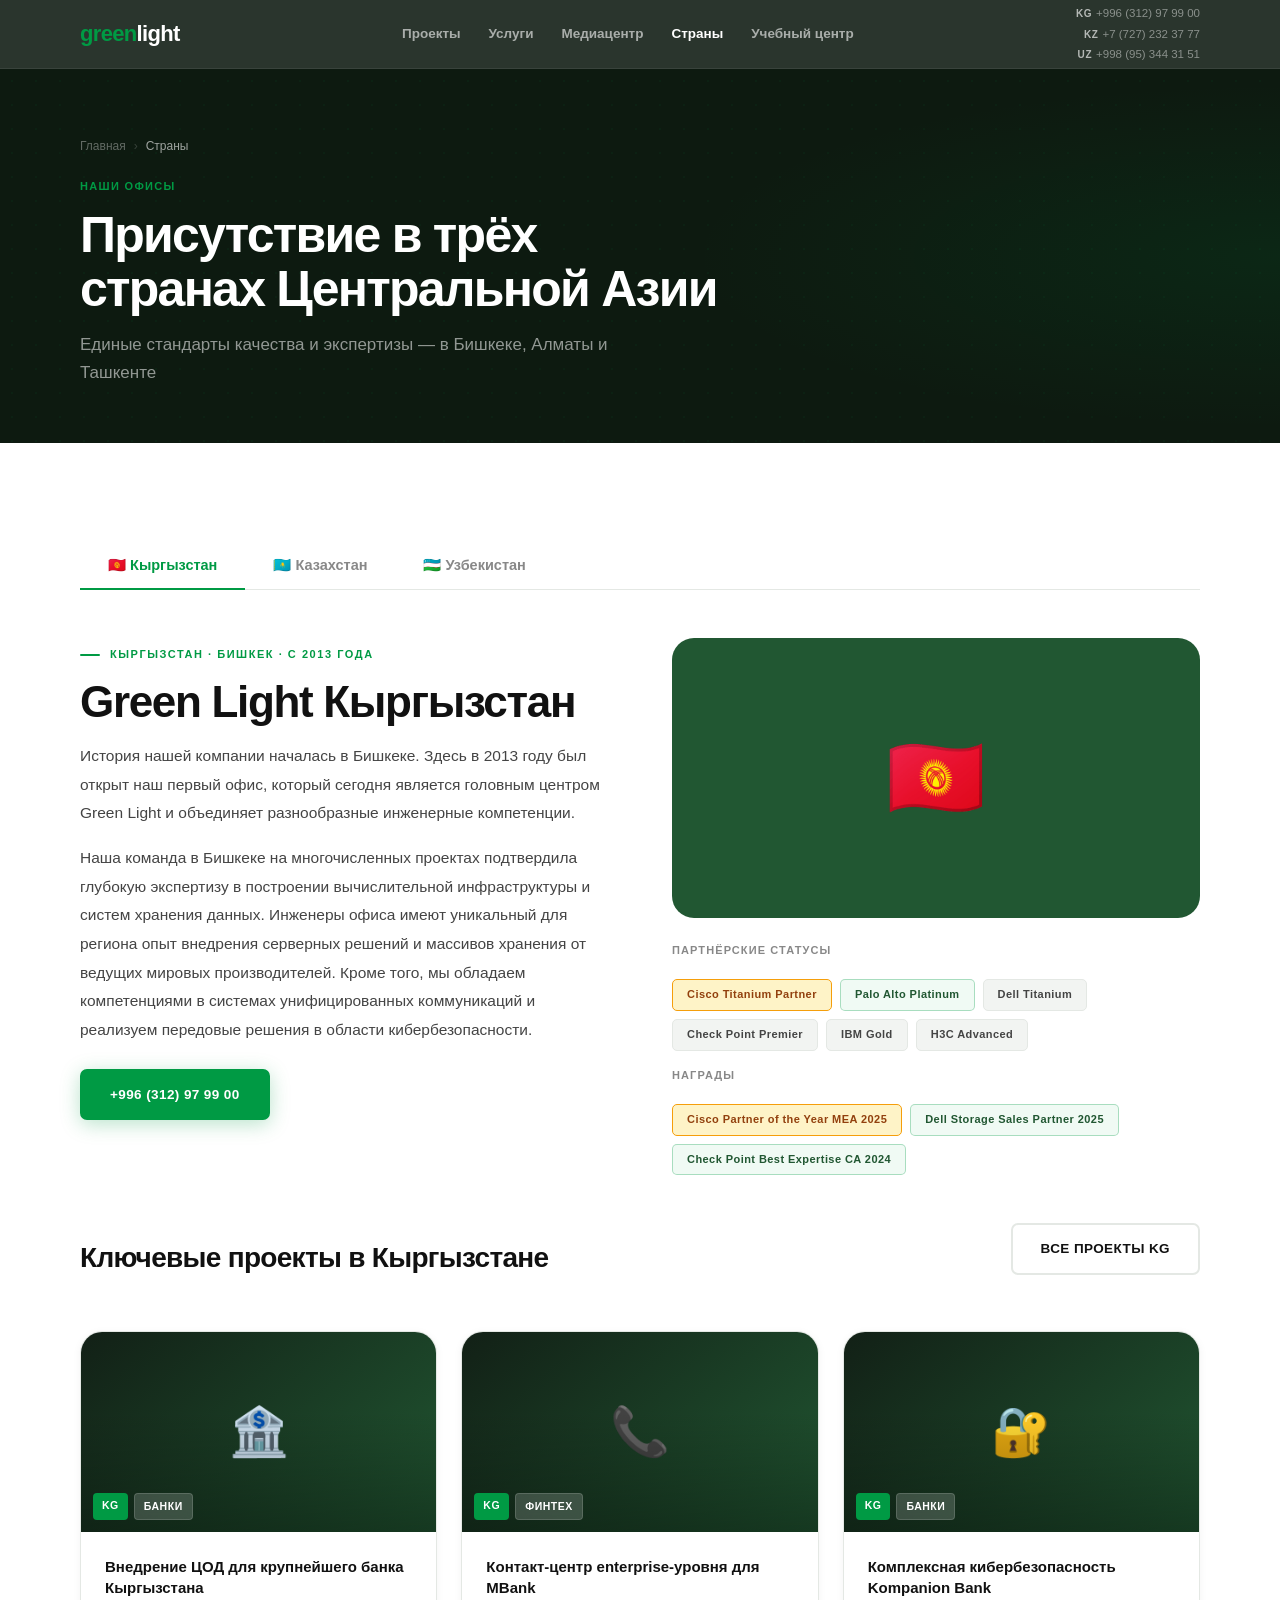
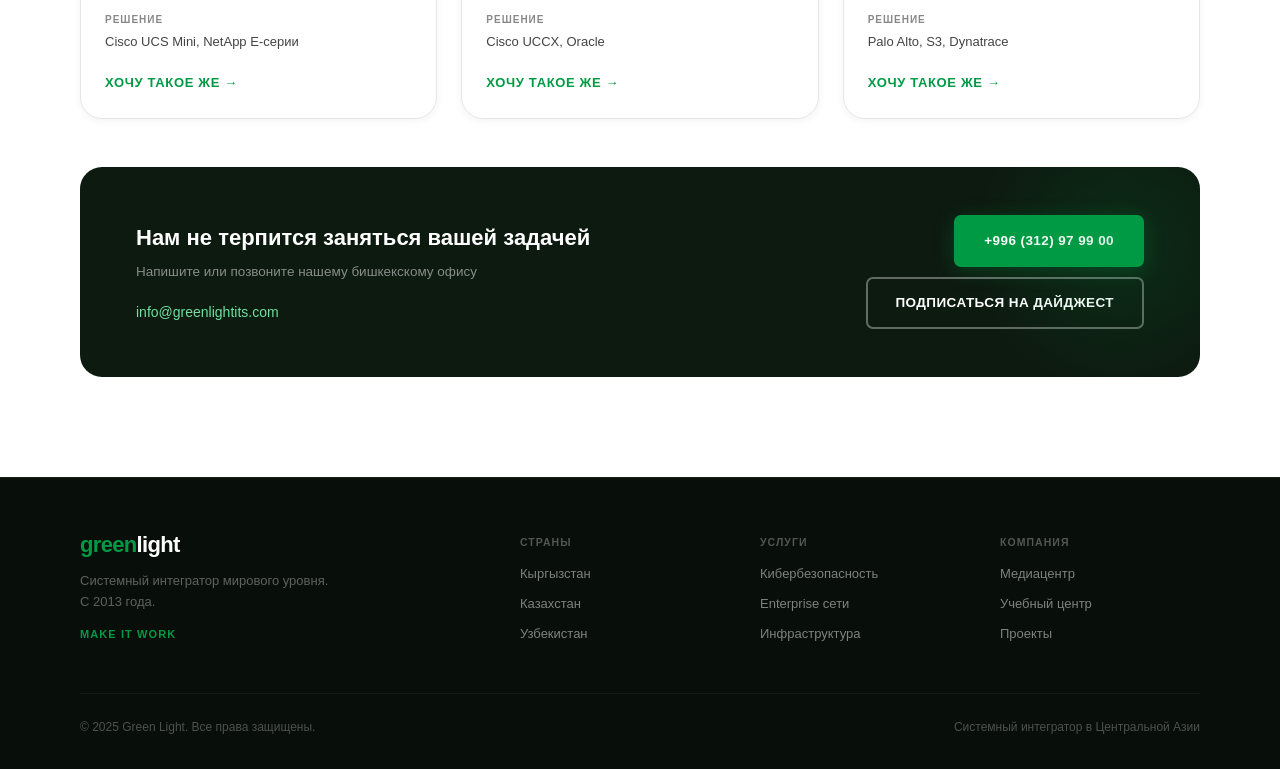
==== countries.html @ 48ae7e81 "Initial commit: Green Light reference site HTML/CSS reference site for designer handoff — 6 pages wi" ====
<!DOCTYPE html>
<html lang="ru">
<head>
  <meta charset="UTF-8">
  <meta name="viewport" content="width=device-width, initial-scale=1.0">
  <title>Страны — Green Light</title>
  <link rel="stylesheet" href="style.css">
</head>
<body>

<!-- HEADER -->
<header class="header">
  <div class="container">
    <div class="header-inner">
      <a href="index.html" class="logo">
        <span class="logo-green">green</span><span class="logo-white">light</span>
      </a>
      <nav class="nav">
        <a href="projects.html">Проекты</a>
        <a href="services.html">Услуги</a>
        <a href="media.html">Медиацентр</a>
        <a href="countries.html" class="active">Страны</a>
        <a href="training.html">Учебный центр</a>
      </nav>
      <div class="header-phones">
        <a href="tel:+996312979900" class="header-phone"><strong>KG</strong>+996 (312) 97 99 00</a>
        <a href="tel:+77272323777"  class="header-phone"><strong>KZ</strong>+7 (727) 232 37 77</a>
        <a href="tel:+998953443151" class="header-phone"><strong>UZ</strong>+998 (95) 344 31 51</a>
      </div>
    </div>
  </div>
</header>

<!-- PAGE HERO -->
<section class="page-hero">
  <div class="container">
    <div class="breadcrumbs">
      <a href="index.html">Главная</a>
      <span class="sep">›</span>
      <span class="current">Страны</span>
    </div>
    <div class="page-hero-eyebrow">Наши офисы</div>
    <h1 class="page-hero-title">Присутствие в трёх<br>странах Центральной Азии</h1>
    <p class="page-hero-sub">Единые стандарты качества и экспертизы — в Бишкеке, Алматы и Ташкенте</p>
  </div>
</section>

<!-- COUNTRY TABS -->
<section class="sec sec--white">
  <div class="container">

    <div class="tabs">
      <button class="tab-btn active" onclick="showTab('kg', this)">🇰🇬 Кыргызстан</button>
      <button class="tab-btn" onclick="showTab('kz', this)">🇰🇿 Казахстан</button>
      <button class="tab-btn" onclick="showTab('uz', this)">🇺🇿 Узбекистан</button>
    </div>

    <!-- KG -->
    <div id="tab-kg" class="tab-pane active">
      <div class="country-2col">
        <div>
          <div class="eyebrow">Кыргызстан · Бишкек · с 2013 года</div>
          <h2 class="h2">Green Light Кыргызстан</h2>
          <p class="country-text">
            История нашей компании началась в Бишкеке. Здесь в 2013 году был открыт наш первый
            офис, который сегодня является головным центром Green Light и объединяет
            разнообразные инженерные компетенции.
          </p>
          <p class="country-text mt-16">
            Наша команда в Бишкеке на многочисленных проектах подтвердила глубокую экспертизу
            в построении вычислительной инфраструктуры и систем хранения данных. Инженеры
            офиса имеют уникальный для региона опыт внедрения серверных решений и массивов
            хранения от ведущих мировых производителей. Кроме того, мы обладаем
            компетенциями в системах унифицированных коммуникаций и реализуем передовые
            решения в области кибербезопасности.
          </p>
          <div class="mt-24">
            <a href="tel:+996312979900" class="btn btn-green">+996 (312) 97 99 00</a>
          </div>
        </div>

        <div>
          <div style="background:var(--green-dark);border-radius:var(--r-xl);height:280px;display:flex;align-items:center;justify-content:center;font-size:80px;margin-bottom:24px;">🇰🇬</div>
          <div>
            <div style="font-size:11px;font-weight:700;letter-spacing:.1em;text-transform:uppercase;color:var(--text-muted);margin-bottom:12px;">Партнёрские статусы</div>
            <div class="pills">
              <span class="pill pill-gold">Cisco Titanium Partner</span>
              <span class="pill pill-green">Palo Alto Platinum</span>
              <span class="pill pill-gray">Dell Titanium</span>
              <span class="pill pill-gray">Check Point Premier</span>
              <span class="pill pill-gray">IBM Gold</span>
              <span class="pill pill-gray">H3C Advanced</span>
            </div>
            <div style="margin-top:16px;font-size:11px;font-weight:700;letter-spacing:.1em;text-transform:uppercase;color:var(--text-muted);margin-bottom:12px;">Награды</div>
            <div class="pills">
              <span class="pill pill-gold">Cisco Partner of the Year MEA 2025</span>
              <span class="pill pill-green">Dell Storage Sales Partner 2025</span>
              <span class="pill pill-green">Check Point Best Expertise CA 2024</span>
            </div>
          </div>
        </div>
      </div>

      <div class="mt-48">
        <div class="sec-header">
          <h3 class="h3">Ключевые проекты в Кыргызстане</h3>
          <a href="projects.html" class="btn btn-outline">Все проекты KG</a>
        </div>
        <div class="cards-grid">
          <div class="card">
            <div class="card-img">🏦
              <div class="card-tags"><span class="tag tag-green">KG</span><span class="tag tag-glass">Банки</span></div>
            </div>
            <div class="card-body">
              <h3 class="card-title">Внедрение ЦОД для крупнейшего банка Кыргызстана</h3>
              <div class="card-lbl">Решение</div>
              <div class="card-val">Cisco UCS Mini, NetApp E-серии</div>
              <div class="mt-16"><a href="services.html" class="link-arrow">Хочу такое же →</a></div>
            </div>
          </div>
          <div class="card">
            <div class="card-img">📞
              <div class="card-tags"><span class="tag tag-green">KG</span><span class="tag tag-glass">Финтех</span></div>
            </div>
            <div class="card-body">
              <h3 class="card-title">Контакт-центр enterprise-уровня для MBank</h3>
              <div class="card-lbl">Решение</div>
              <div class="card-val">Cisco UCCX, Oracle</div>
              <div class="mt-16"><a href="services.html" class="link-arrow">Хочу такое же →</a></div>
            </div>
          </div>
          <div class="card">
            <div class="card-img">🔐
              <div class="card-tags"><span class="tag tag-green">KG</span><span class="tag tag-glass">Банки</span></div>
            </div>
            <div class="card-body">
              <h3 class="card-title">Комплексная кибербезопасность Kompanion Bank</h3>
              <div class="card-lbl">Решение</div>
              <div class="card-val">Palo Alto, S3, Dynatrace</div>
              <div class="mt-16"><a href="services.html" class="link-arrow">Хочу такое же →</a></div>
            </div>
          </div>
        </div>
      </div>

      <div class="country-cta-box">
        <div>
          <h3>Нам не терпится заняться вашей задачей</h3>
          <p>Напишите или позвоните нашему бишкекскому офису</p>
          <div class="mt-16">
            <a href="mailto:info@greenlightits.com" style="color:#6EE0A0;font-size:14px;">info@greenlightits.com</a>
          </div>
        </div>
        <div style="display:flex;flex-direction:column;gap:10px;align-items:flex-end;flex-shrink:0;">
          <a href="tel:+996312979900" class="btn btn-green">+996 (312) 97 99 00</a>
          <a href="index.html#contact" class="btn btn-outline-white">Подписаться на дайджест</a>
        </div>
      </div>
    </div>

    <!-- KZ -->
    <div id="tab-kz" class="tab-pane">
      <div class="country-2col">
        <div>
          <div class="eyebrow">Казахстан · Алматы · с 2019 года</div>
          <h2 class="h2">Green Light Казахстан</h2>
          <p class="country-text">
            Офис Green Light в Алматы был открыт в 2019 году. С этого момента наша казахстанская
            команда на многочисленных проектах подтвердила свою экспертизу в направлениях
            Networks и Collaboration.
          </p>
          <p class="country-text mt-16">
            Специализируясь на проектировании интеллектуальных сетей и современных центров
            обработки данных, мы являемся региональным центром архитектурной экспертизы.
            Также команда обладает редкими для рынка компетенциями в области
            программно-определяемых сетей (SDN), что позволяет автоматизировать управление
            сложной распределенной инфраструктурой.
          </p>
          <div class="mt-24">
            <a href="tel:+77272323777" class="btn btn-green">+7 (727) 232 37 77</a>
          </div>
        </div>
        <div>
          <div style="background:var(--green-dark);border-radius:var(--r-xl);height:280px;display:flex;align-items:center;justify-content:center;font-size:80px;margin-bottom:24px;">🇰🇿</div>
          <div>
            <div style="font-size:11px;font-weight:700;letter-spacing:.1em;text-transform:uppercase;color:var(--text-muted);margin-bottom:12px;">Партнёрские статусы</div>
            <div class="pills">
              <span class="pill pill-gold">Cisco Gold Partner</span>
              <span class="pill pill-green">Palo Alto Platinum</span>
              <span class="pill pill-gray">Check Point Premier</span>
              <span class="pill pill-gray">IBM Gold</span>
              <span class="pill pill-gray">JAMF Premier</span>
            </div>
          </div>
        </div>
      </div>

      <div class="mt-48">
        <div class="sec-header">
          <h3 class="h3">Ключевые проекты в Казахстане</h3>
          <a href="projects.html" class="btn btn-outline">Все проекты KZ</a>
        </div>
        <div class="cards-grid">
          <div class="card">
            <div class="card-img">☁️
              <div class="card-tags"><span class="tag tag-green">KZ</span><span class="tag tag-glass">Телеком</span></div>
            </div>
            <div class="card-body">
              <h3 class="card-title">Гибридное облако для крупнейшего телекома</h3>
              <div class="card-lbl">Решение</div>
              <div class="card-val">Cisco ACI, Dell VxRail</div>
              <div class="mt-16"><a href="services.html" class="link-arrow">Хочу такое же →</a></div>
            </div>
          </div>
          <div class="card">
            <div class="card-img">🌐
              <div class="card-tags"><span class="tag tag-green">KZ</span><span class="tag tag-glass">Банки</span></div>
            </div>
            <div class="card-body">
              <h3 class="card-title">SD-WAN сеть для распределённой банковской инфраструктуры</h3>
              <div class="card-lbl">Решение</div>
              <div class="card-val">Cisco Meraki, Fortinet</div>
              <div class="mt-16"><a href="services.html" class="link-arrow">Хочу такое же →</a></div>
            </div>
          </div>
          <div class="card">
            <div class="card-img">🏭
              <div class="card-tags"><span class="tag tag-green">KZ</span><span class="tag tag-glass">Промышленность</span></div>
            </div>
            <div class="card-body">
              <h3 class="card-title">IT-инфраструктура для Nestle Kazakhstan</h3>
              <div class="card-lbl">Решение</div>
              <div class="card-val">Dell PowerEdge, NetApp</div>
              <div class="mt-16"><a href="services.html" class="link-arrow">Хочу такое же →</a></div>
            </div>
          </div>
        </div>
      </div>

      <div class="country-cta-box">
        <div>
          <h3>Нам не терпится заняться вашей задачей</h3>
          <p>Напишите или позвоните нашему алматинскому офису</p>
          <div class="mt-16"><a href="mailto:info@greenlightits.com" style="color:#6EE0A0;font-size:14px;">info@greenlightits.com</a></div>
        </div>
        <div style="display:flex;flex-direction:column;gap:10px;align-items:flex-end;flex-shrink:0;">
          <a href="tel:+77272323777" class="btn btn-green">+7 (727) 232 37 77</a>
          <a href="index.html#contact" class="btn btn-outline-white">Подписаться на дайджест</a>
        </div>
      </div>
    </div>

    <!-- UZ -->
    <div id="tab-uz" class="tab-pane">
      <div class="country-2col">
        <div>
          <div class="eyebrow">Узбекистан · Ташкент · с 2020 года</div>
          <h2 class="h2">Green Light Узбекистан</h2>
          <p class="country-text">
            Офис в Ташкенте был открыт в 2020 году. Он выступает центром технологической
            экспертизы и специализируется на проектировании и внедрении критически важной
            IT-инфраструктуры для центров обработки данных и операторов связи.
          </p>
          <p class="country-text mt-16">
            Объединяя глубокие знания в области сетевой архитектуры и кибербезопасности,
            наша локальная команда обеспечивает не только построение отказоустойчивых
            магистралей, но и их комплексную защиту от внешних угроз.
            Green Light Узбекистан реализует интеграционные проекты полного цикла.
          </p>
          <div class="mt-24">
            <a href="tel:+998953443151" class="btn btn-green">+998 (95) 344 31 51</a>
          </div>
        </div>
        <div>
          <div style="background:var(--green-dark);border-radius:var(--r-xl);height:280px;display:flex;align-items:center;justify-content:center;font-size:80px;margin-bottom:24px;">🇺🇿</div>
          <div>
            <div style="font-size:11px;font-weight:700;letter-spacing:.1em;text-transform:uppercase;color:var(--text-muted);margin-bottom:12px;">Партнёрские статусы</div>
            <div class="pills">
              <span class="pill pill-gold">Cisco Gold Partner</span>
              <span class="pill pill-green">Palo Alto Platinum</span>
              <span class="pill pill-gray">HPE Partner</span>
              <span class="pill pill-gray">Juniper Partner</span>
              <span class="pill pill-gray">Cloudflare Partner</span>
            </div>
          </div>
        </div>
      </div>

      <div class="mt-48">
        <div class="sec-header">
          <h3 class="h3">Ключевые проекты в Узбекистане</h3>
          <a href="projects.html" class="btn btn-outline">Все проекты UZ</a>
        </div>
        <div class="cards-grid">
          <div class="card">
            <div class="card-img">🗄️
              <div class="card-tags"><span class="tag tag-green">UZ</span><span class="tag tag-glass">Телеком</span></div>
            </div>
            <div class="card-body">
              <h3 class="card-title">Строительство ЦОД для Aloqa Telecom</h3>
              <div class="card-lbl">Решение</div>
              <div class="card-val">HPE + Juniper + Schneider Electric</div>
              <div class="mt-16"><a href="services.html" class="link-arrow">Хочу такое же →</a></div>
            </div>
          </div>
          <div class="card">
            <div class="card-img">🛡️
              <div class="card-tags"><span class="tag tag-green">UZ</span><span class="tag tag-glass">Банки</span></div>
            </div>
            <div class="card-body">
              <h3 class="card-title">Комплексная защита периметра для банка</h3>
              <div class="card-lbl">Решение</div>
              <div class="card-val">Palo Alto, F5, Radware</div>
              <div class="mt-16"><a href="services.html" class="link-arrow">Хочу такое же →</a></div>
            </div>
          </div>
          <div class="card">
            <div class="card-img">📡
              <div class="card-tags"><span class="tag tag-green">UZ</span><span class="tag tag-glass">Промышленность</span></div>
            </div>
            <div class="card-body">
              <h3 class="card-title">Беспроводная сеть для крупного промышленного предприятия</h3>
              <div class="card-lbl">Решение</div>
              <div class="card-val">Cisco Catalyst 9100, Meraki</div>
              <div class="mt-16"><a href="services.html" class="link-arrow">Хочу такое же →</a></div>
            </div>
          </div>
        </div>
      </div>

      <div class="country-cta-box">
        <div>
          <h3>Нам не терпится заняться вашей задачей</h3>
          <p>Напишите или позвоните нашему ташкентскому офису</p>
          <div class="mt-16"><a href="mailto:info@greenlightits.com" style="color:#6EE0A0;font-size:14px;">info@greenlightits.com</a></div>
        </div>
        <div style="display:flex;flex-direction:column;gap:10px;align-items:flex-end;flex-shrink:0;">
          <a href="tel:+998953443151" class="btn btn-green">+998 (95) 344 31 51</a>
          <a href="index.html#contact" class="btn btn-outline-white">Подписаться на дайджест</a>
        </div>
      </div>
    </div>

  </div>
</section>

<!-- FOOTER -->
<footer class="footer">
  <div class="container">
    <div class="footer-grid">
      <div>
        <a href="index.html" class="logo">
          <span class="logo-green">green</span><span class="logo-white">light</span>
        </a>
        <p class="footer-desc">Системный интегратор мирового уровня. С 2013 года.</p>
        <div class="footer-tagline">Make IT Work</div>
      </div>
      <div>
        <div class="footer-col-h">Страны</div>
        <div class="footer-links">
          <a href="#">Кыргызстан</a>
          <a href="#">Казахстан</a>
          <a href="#">Узбекистан</a>
        </div>
      </div>
      <div>
        <div class="footer-col-h">Услуги</div>
        <div class="footer-links">
          <a href="services.html">Кибербезопасность</a>
          <a href="services.html">Enterprise сети</a>
          <a href="services.html">Инфраструктура</a>
        </div>
      </div>
      <div>
        <div class="footer-col-h">Компания</div>
        <div class="footer-links">
          <a href="media.html">Медиацентр</a>
          <a href="training.html">Учебный центр</a>
          <a href="projects.html">Проекты</a>
        </div>
      </div>
    </div>
    <div class="footer-bottom">
      <span>© 2025 Green Light. Все права защищены.</span>
      <span>Системный интегратор в Центральной Азии</span>
    </div>
  </div>
</footer>

<script>
function showTab(id, btn) {
  document.querySelectorAll('.tab-pane').forEach(function(el) { el.classList.remove('active'); });
  document.querySelectorAll('.tab-btn').forEach(function(el) { el.classList.remove('active'); });
  document.getElementById('tab-' + id).classList.add('active');
  btn.classList.add('active');
}
</script>

</body>
</html>
---- style.css ----
/* ============================================================
   GREEN LIGHT
   Font:    PF Din Display Pro → DIN Pro → Verdana
   #009A44  основной зелёный
   #215732  тёмно-зелёный
   #111111  почти чёрный
   ============================================================ */

*, *::before, *::after { box-sizing: border-box; margin: 0; padding: 0; }

:root {
  --green:      #009A44;
  --green-dark: #215732;
  --green-mid:  #007A35;
  --green-bg:   #F0FAF4;
  --green-line: rgba(0,154,68,.18);

  --dark:       #0D1A10;
  --dark-2:     #122016;

  --white:      #FFFFFF;
  --off-white:  #F6F8F6;
  --light-gray: #F2F4F2;

  --text:       #111111;
  --text-mid:   #444444;
  --text-muted: #888888;
  --border:     #E4E8E4;

  --r:   10px;
  --r-lg: 16px;
  --r-xl: 22px;

  --ease: cubic-bezier(.16,1,.3,1);
}

html { scroll-behavior: smooth; }
body {
  font-family: 'PF Din Display Pro','DIN Pro','DINPro',Verdana,Geneva,sans-serif;
  color: var(--text);
  background: var(--white);
  line-height: 1.6;
  -webkit-font-smoothing: antialiased;
}
a   { text-decoration: none; color: inherit; }
img { display: block; max-width: 100%; }
ul  { list-style: none; }

.container {
  max-width: 1200px;
  margin: 0 auto;
  padding: 0 40px;
}

/* ======================================================
   СЕКЦИИ — чёткое чередование фонов
   ====================================================== */
.sec          { padding: 100px 0; }
.sec--white   { background: var(--white); }
.sec--gray    { background: var(--off-white); }
.sec--dark    { background: var(--dark);   color: #fff; }
.sec--green   { background: var(--green);  color: #fff; }
.sec--dgreen  { background: var(--green-dark); color: #fff; }

/* ======================================================
   ТИПОГРАФИКА
   ====================================================== */
.eyebrow {
  display: inline-flex;
  align-items: center;
  gap: 10px;
  font-size: 11px;
  font-weight: 700;
  letter-spacing: .14em;
  text-transform: uppercase;
  color: var(--green);
  margin-bottom: 14px;
}
.eyebrow::before {
  content: '';
  width: 20px; height: 2px;
  background: currentColor;
  border-radius: 2px;
  flex-shrink: 0;
}
.sec--dark  .eyebrow,
.sec--dgreen .eyebrow { color: #6EE0A0; }
.sec--green .eyebrow  { color: rgba(255,255,255,.75); }

.h1 {
  font-size: clamp(36px, 5vw, 64px);
  font-weight: 800;
  line-height: 1.08;
  letter-spacing: -.04em;
}
.h2 {
  font-size: clamp(26px, 3.5vw, 44px);
  font-weight: 800;
  line-height: 1.1;
  letter-spacing: -.03em;
  margin-bottom: 16px;
}
.h3 {
  font-size: clamp(20px, 2.5vw, 28px);
  font-weight: 700;
  line-height: 1.2;
  letter-spacing: -.025em;
}
.lead {
  font-size: 18px;
  line-height: 1.7;
  color: var(--text-mid);
  max-width: 560px;
}
.sec--dark  .lead,
.sec--dgreen .lead,
.sec--green .lead { color: rgba(255,255,255,.65); }

.sec-header {
  display: flex;
  align-items: flex-end;
  justify-content: space-between;
  gap: 24px;
  margin-bottom: 56px;
}

/* ======================================================
   КНОПКИ
   ====================================================== */
.btn {
  display: inline-flex;
  align-items: center;
  gap: 8px;
  padding: 13px 28px;
  border-radius: 7px;
  font-family: inherit;
  font-weight: 700;
  font-size: 13.5px;
  letter-spacing: .03em;
  text-transform: uppercase;
  cursor: pointer;
  border: 2px solid transparent;
  transition: transform .2s var(--ease), box-shadow .2s ease, background .15s, border-color .15s;
  white-space: nowrap;
}
.btn:active { transform: scale(.97) !important; }

.btn-green {
  background: var(--green);
  color: #fff;
  border-color: var(--green);
  box-shadow: 0 4px 20px rgba(0,154,68,.28);
}
.btn-green:hover {
  background: var(--green-mid);
  border-color: var(--green-mid);
  transform: translateY(-2px);
  box-shadow: 0 8px 32px rgba(0,154,68,.4);
}

.btn-dark {
  background: var(--text);
  color: #fff;
  border-color: var(--text);
}
.btn-dark:hover { background: #2a2a2a; transform: translateY(-2px); }

.btn-outline {
  background: transparent;
  color: var(--text);
  border-color: var(--border);
}
.btn-outline:hover { border-color: var(--text); transform: translateY(-2px); }

.btn-outline-white {
  background: transparent;
  color: #fff;
  border-color: rgba(255,255,255,.35);
}
.btn-outline-white:hover { border-color: #fff; background: rgba(255,255,255,.08); transform: translateY(-2px); }

.btn-outline-green {
  background: transparent;
  color: var(--green);
  border-color: var(--green);
}
.btn-outline-green:hover { background: var(--green); color: #fff; transform: translateY(-2px); }

.link-arrow {
  display: inline-flex;
  align-items: center;
  gap: 6px;
  font-weight: 700;
  font-size: 13px;
  letter-spacing: .05em;
  text-transform: uppercase;
  color: var(--green);
  transition: gap .18s ease;
}
.link-arrow:hover { gap: 10px; }
.sec--dark .link-arrow,
.sec--dgreen .link-arrow { color: #6EE0A0; }

/* ======================================================
   HEADER — единственное место с glass
   ====================================================== */
.header {
  position: sticky;
  top: 0;
  z-index: 100;
  background: rgba(13, 26, 16, 0.88);
  backdrop-filter: blur(24px) saturate(180%);
  -webkit-backdrop-filter: blur(24px) saturate(180%);
  border-bottom: 1px solid rgba(255,255,255,.07);
}
.header-inner {
  display: flex;
  align-items: center;
  justify-content: space-between;
  height: 68px;
  gap: 32px;
}

/* Логотип — чистый текст */
.logo {
  display: flex;
  align-items: center;
  gap: 0;
  flex-shrink: 0;
  font-size: 22px;
  font-weight: 800;
  letter-spacing: -.03em;
  line-height: 1;
}
.logo-green { color: var(--green); }
.logo-white { color: #fff; }

.nav { display: flex; align-items: center; gap: 2px; }
.nav a {
  padding: 8px 13px;
  border-radius: 6px;
  font-size: 13.5px;
  font-weight: 600;
  color: rgba(255,255,255,.6);
  transition: color .15s, background .15s;
}
.nav a:hover { color: #fff; background: rgba(255,255,255,.07); }
.nav a.active { color: #fff; }

.header-phones {
  display: flex;
  flex-direction: column;
  align-items: flex-end;
  gap: 2px;
  flex-shrink: 0;
}
.header-phone { font-size: 11.5px; color: rgba(255,255,255,.45); transition: color .15s; }
.header-phone:hover { color: var(--green); }
.header-phone strong { color: rgba(255,255,255,.65); margin-right: 4px; font-size: 10px; letter-spacing: .06em; }

/* ======================================================
   HERO — тёмный
   ====================================================== */
.hero {
  background: var(--dark);
  padding: 120px 0 100px;
  position: relative;
  overflow: hidden;
}
/* Точечная сетка */
.hero::before {
  content: '';
  position: absolute; inset: 0;
  background-image: radial-gradient(circle, rgba(0,154,68,.07) 1px, transparent 1px);
  background-size: 28px 28px;
  pointer-events: none;
}
/* Зелёный свет слева */
.hero::after {
  content: '';
  position: absolute;
  left: -200px; top: -100px;
  width: 700px; height: 700px;
  background: radial-gradient(circle, rgba(0,154,68,.13) 0%, transparent 62%);
  pointer-events: none;
}
.hero .container { position: relative; z-index: 1; }

.hero-grid {
  display: grid;
  grid-template-columns: 1.05fr 1fr;
  gap: 64px;
  align-items: center;
}

.hero-badge {
  display: inline-flex;
  align-items: center;
  gap: 10px;
  padding: 7px 16px;
  border-radius: 24px;
  border: 1px solid rgba(0,154,68,.35);
  background: rgba(0,154,68,.08);
  margin-bottom: 28px;
}
.hero-badge-dot {
  width: 7px; height: 7px;
  border-radius: 50%;
  background: var(--green);
  animation: blink 2s ease infinite;
}
@keyframes blink {
  0%,100%{ opacity:1; } 50%{ opacity:.3; }
}
.hero-badge-text {
  font-size: 11px; font-weight: 700;
  letter-spacing: .12em; text-transform: uppercase;
  color: var(--green);
}

.hero-title {
  font-size: clamp(36px, 5vw, 62px);
  font-weight: 800;
  line-height: 1.07;
  letter-spacing: -.04em;
  color: #fff;
  margin-bottom: 22px;
}
.hero-title .accent { color: var(--green); }

.hero-sub {
  font-size: 18px;
  color: rgba(255,255,255,.6);
  line-height: 1.7;
  margin-bottom: 40px;
  max-width: 480px;
}
.hero-actions { display: flex; gap: 12px; flex-wrap: wrap; }

.hero-divider {
  margin-top: 48px;
  padding-top: 32px;
  border-top: 1px solid rgba(255,255,255,.1);
  display: flex;
  align-items: center;
  gap: 20px;
}
.hero-country { font-size: 12px; color: rgba(255,255,255,.4); font-weight: 600; letter-spacing: .07em; }
.hero-sep     { color: rgba(255,255,255,.15); }

/* Панель справа */
.hero-panel {
  border: 1px solid rgba(255,255,255,.09);
  border-radius: var(--r-xl);
  overflow: hidden;
  background: rgba(255,255,255,.04);
}
.panel-topbar {
  display: flex; align-items: center; gap: 10px;
  padding: 13px 18px;
  background: rgba(255,255,255,.04);
  border-bottom: 1px solid rgba(255,255,255,.06);
}
.panel-dots { display: flex; gap: 6px; }
.panel-dots span { width: 10px; height: 10px; border-radius: 50%; }
.d-r { background: #FF5F57; }
.d-y { background: #FFBD2E; }
.d-g { background: #28CA41; }
.panel-label { font-size: 11px; color: rgba(255,255,255,.3); letter-spacing: .05em; }

.panel-stats {
  display: grid;
  grid-template-columns: 1fr 1fr;
  gap: 1px;
  background: rgba(255,255,255,.05);
}
.pstat {
  padding: 28px 24px;
  background: var(--dark);
}
.pstat-num {
  font-size: 42px;
  font-weight: 800;
  color: var(--green);
  letter-spacing: -.04em;
  line-height: 1;
  margin-bottom: 7px;
}
.pstat-num small { font-size: 26px; color: rgba(255,255,255,.3); font-weight: 600; }
.pstat-label { font-size: 12px; color: rgba(255,255,255,.4); line-height: 1.4; }

.panel-footer {
  padding: 14px 18px;
  background: rgba(255,255,255,.03);
  border-top: 1px solid rgba(255,255,255,.06);
  display: flex; align-items: center; justify-content: space-between;
}
.panel-footer-txt { font-size: 11px; color: rgba(255,255,255,.3); }
.status-pill {
  display: flex; align-items: center; gap: 7px;
  padding: 5px 12px;
  border-radius: 20px;
  background: rgba(0,154,68,.12);
  border: 1px solid rgba(0,154,68,.25);
}
.status-pill span { font-size: 11px; font-weight: 700; color: var(--green); }
.pulse { width: 6px; height: 6px; border-radius: 50%; background: var(--green); animation: blink 2s ease infinite; }

/* ======================================================
   КАРТОЧКИ ПРОЕКТОВ
   ====================================================== */
.cards-grid { display: grid; grid-template-columns: repeat(3,1fr); gap: 24px; }
.cards-grid-2 { grid-template-columns: repeat(2,1fr); }

.card {
  border-radius: var(--r-xl);
  overflow: hidden;
  border: 1px solid var(--border);
  background: var(--white);
  transition: transform .25s var(--ease), box-shadow .25s ease;
  box-shadow: 0 2px 8px rgba(0,0,0,.05);
}
.card:hover { transform: translateY(-8px); box-shadow: 0 16px 48px rgba(0,0,0,.12); }

/* Тёмная версия карточки */
.card--dark {
  background: rgba(255,255,255,.05);
  border-color: rgba(255,255,255,.09);
  box-shadow: none;
}
.card--dark:hover {
  box-shadow: 0 16px 48px rgba(0,0,0,.3);
  border-color: rgba(0,154,68,.25);
}

.card-img {
  height: 200px;
  background: linear-gradient(140deg, var(--dark-2, #122016) 0%, var(--green-dark) 100%);
  display: flex; align-items: center; justify-content: center;
  font-size: 48px;
  position: relative;
}
.card-img::after {
  content: '';
  position: absolute; inset: 0;
  background: linear-gradient(to bottom, transparent 40%, rgba(0,0,0,.35));
}
.card-tags {
  position: absolute; bottom: 12px; left: 12px;
  display: flex; gap: 6px; z-index: 1;
}
.tag {
  padding: 4px 9px;
  border-radius: 4px;
  font-size: 10.5px; font-weight: 700;
  letter-spacing: .05em; text-transform: uppercase;
}
.tag-green { background: var(--green); color: #fff; }
.tag-glass {
  background: rgba(255,255,255,.18);
  backdrop-filter: blur(6px);
  color: #fff;
  border: 1px solid rgba(255,255,255,.15);
}

.card-body { padding: 24px; }
.card-title { font-size: 15px; font-weight: 700; line-height: 1.4; margin-bottom: 14px; }
.card--dark .card-title { color: #fff; }

.card-lbl { font-size: 10px; font-weight: 700; letter-spacing: .1em; text-transform: uppercase; color: var(--text-muted); margin-bottom: 4px; }
.card--dark .card-lbl { color: rgba(255,255,255,.35); }
.card-val  { font-size: 13px; color: var(--text-mid); margin-bottom: 14px; }
.card--dark .card-val { color: rgba(255,255,255,.55); }

.card-divider { height: 1px; background: var(--border); margin: 14px 0; }
.card--dark .card-divider { background: rgba(255,255,255,.08); }

.card-result {
  display: flex; gap: 7px; align-items: flex-start;
  font-size: 13px; color: var(--text-mid); padding: 3px 0; line-height: 1.4;
}
.card--dark .card-result { color: rgba(255,255,255,.55); }
.card-result::before { content: '↑'; color: var(--green); font-weight: 700; flex-shrink: 0; }

/* ======================================================
   STATS — тёмно-зелёный фон
   ====================================================== */
.stats-row {
  display: grid;
  grid-template-columns: repeat(4,1fr);
  gap: 0;
}
.stat {
  padding: 56px 32px;
  text-align: center;
  border-right: 1px solid rgba(255,255,255,.12);
}
.stat:last-child { border: none; }
.stat-num {
  font-size: 54px;
  font-weight: 800;
  color: #fff;
  letter-spacing: -.05em;
  line-height: 1;
  margin-bottom: 10px;
}
.stat-num .g { color: #6EE0A0; }
.stat-label { font-size: 13px; color: rgba(255,255,255,.5); line-height: 1.5; }

/* ======================================================
   NEWS
   ====================================================== */
.news-grid {
  display: grid;
  grid-template-columns: 1.6fr 1fr 1fr;
  gap: 24px;
}
.news-card {
  border-radius: var(--r-xl);
  overflow: hidden;
  border: 1px solid var(--border);
  background: var(--white);
  display: flex; flex-direction: column;
  transition: transform .25s var(--ease), box-shadow .25s ease;
  box-shadow: 0 2px 8px rgba(0,0,0,.05);
}
.news-card:hover { transform: translateY(-6px); box-shadow: 0 16px 48px rgba(0,0,0,.12); }
.news-img {
  background: linear-gradient(140deg, var(--dark) 0%, var(--green-dark) 100%);
  display: flex; align-items: center; justify-content: center; font-size: 38px; flex-shrink: 0;
}
.news-img-lg { height: 256px; }
.news-img-sm { height: 160px; }
.news-body  { padding: 22px; flex: 1; display: flex; flex-direction: column; }
.news-meta  { display: flex; align-items: center; gap: 8px; margin-bottom: 10px; }
.news-date  { font-size: 11px; color: var(--text-muted); font-weight: 600; letter-spacing: .04em; }
.news-badge {
  padding: 3px 8px;
  background: var(--green-bg);
  color: var(--green-dark);
  border-radius: 4px;
  font-size: 10px; font-weight: 700; text-transform: uppercase; letter-spacing: .06em;
}
.news-title { font-size: 15px; font-weight: 700; line-height: 1.4; color: var(--text); flex: 1; }
.news-card--main .news-title { font-size: 18px; }

/* ======================================================
   УСЛУГИ (тёмный фон)
   ====================================================== */
.services-layout {
  display: grid;
  grid-template-columns: 1fr 1fr;
  gap: 64px;
  align-items: start;
}
.services-items {
  display: grid;
  grid-template-columns: 1fr 1fr;
  gap: 8px;
}
.svc-item {
  display: flex; align-items: flex-start; gap: 12px;
  padding: 20px 16px;
  background: rgba(255,255,255,.05);
  border: 1px solid rgba(255,255,255,.08);
  border-radius: var(--r);
  cursor: pointer;
  transition: background .18s, border-color .18s, transform .18s var(--ease);
}
.svc-item:hover {
  background: rgba(0,154,68,.1);
  border-color: rgba(0,154,68,.3);
  transform: translateY(-3px);
}
.svc-icon {
  width: 36px; height: 36px;
  background: rgba(0,154,68,.15);
  border-radius: 8px;
  display: flex; align-items: center; justify-content: center;
  font-size: 16px; flex-shrink: 0;
}
.svc-name { font-size: 13.5px; font-weight: 700; color: #fff; margin-bottom: 3px; }
.svc-desc { font-size: 12px; color: rgba(255,255,255,.4); line-height: 1.4; }

/* ======================================================
   VENDORS (белый фон)
   ====================================================== */
.vendors-grid { display: grid; grid-template-columns: repeat(4,1fr); gap: 20px; }
.vendor-card {
  border: 1px solid var(--border);
  border-radius: var(--r-lg);
  padding: 28px 20px;
  text-align: center;
  background: var(--white);
  transition: transform .22s var(--ease), box-shadow .22s ease;
  box-shadow: 0 2px 8px rgba(0,0,0,.05);
}
.vendor-card:hover { transform: translateY(-6px); box-shadow: 0 12px 40px rgba(0,0,0,.1); }
.vendor-name { font-size: 22px; font-weight: 800; color: var(--text); letter-spacing: -.02em; margin-bottom: 14px; }
.vendor-badge {
  display: inline-block; padding: 4px 10px;
  background: var(--green-bg);
  color: var(--green-dark);
  border-radius: 4px;
  font-size: 10px; font-weight: 700; letter-spacing: .06em; text-transform: uppercase; margin-bottom: 10px;
}
.vendor-award { font-size: 12px; color: var(--text-muted); line-height: 1.5; }

/* ======================================================
   КОМАНДА (светло-серый фон)
   ====================================================== */
.team-grid   { display: grid; grid-template-columns: repeat(4,1fr); gap: 20px; margin-bottom: 20px; }
.team-grid-3 { grid-template-columns: repeat(3,1fr); max-width: 820px; }

.team-card {
  border: 1px solid var(--border);
  border-radius: var(--r-xl);
  overflow: hidden;
  background: var(--white);
  transition: transform .22s var(--ease), box-shadow .22s ease;
  box-shadow: 0 2px 8px rgba(0,0,0,.05);
}
.team-card:hover { transform: translateY(-6px); box-shadow: 0 12px 40px rgba(0,0,0,.1); }
.team-photo {
  height: 175px;
  background: linear-gradient(160deg, var(--green-dark) 0%, var(--dark) 100%);
  display: flex; align-items: center; justify-content: center; font-size: 52px;
}
.team-body  { padding: 20px; }
.team-name  { font-size: 15px; font-weight: 700; margin-bottom: 4px; }
.team-role  { font-size: 12px; color: var(--text-muted); line-height: 1.4; }
.team-bio   { font-size: 12px; color: var(--text-muted); margin-top: 12px; padding-top: 12px; border-top: 1px solid var(--border); line-height: 1.55; }

/* ======================================================
   CTA БЛОК (зелёный фон)
   ====================================================== */
.cta-block {
  display: grid;
  grid-template-columns: 1fr auto;
  gap: 48px;
  align-items: center;
}
.cta-title { font-size: clamp(22px,3vw,32px); font-weight: 800; color: #fff; letter-spacing: -.025em; line-height: 1.2; margin-bottom: 12px; }
.cta-sub   { font-size: 16px; color: rgba(255,255,255,.65); line-height: 1.7; max-width: 540px; }
.cta-actions { display: flex; flex-direction: column; gap: 10px; align-items: flex-end; flex-shrink: 0; }

/* ======================================================
   ОТЗЫВЫ (белый фон)
   ====================================================== */
.testimonials-grid { display: grid; grid-template-columns: 1fr 1fr; gap: 24px; }
.t-card {
  border: 1px solid var(--border);
  border-radius: var(--r-xl);
  padding: 36px;
  background: var(--white);
  box-shadow: 0 2px 8px rgba(0,0,0,.05);
  transition: transform .22s var(--ease), box-shadow .22s ease;
}
.t-card:hover { transform: translateY(-4px); box-shadow: 0 12px 40px rgba(0,0,0,.1); }
.t-stars  { font-size: 16px; color: #F59E0B; letter-spacing: 3px; margin-bottom: 18px; }
.t-text   { font-size: 15.5px; line-height: 1.75; color: var(--text-mid); margin-bottom: 24px; font-style: italic; }
.t-text::before { content: '"'; color: var(--green); font-size: 36px; line-height: .5; vertical-align: -.4em; margin-right: 4px; font-style: normal; font-weight: 800; }
.t-author { display: flex; align-items: center; gap: 12px; }
.t-avatar {
  width: 44px; height: 44px; border-radius: 50%;
  background: linear-gradient(135deg, var(--green-dark), var(--dark));
  display: flex; align-items: center; justify-content: center; font-size: 18px; flex-shrink: 0;
}
.t-name { font-size: 14px; font-weight: 700; }
.t-pos  { font-size: 12px; color: var(--text-muted); }

.t-invite {
  margin-top: 24px;
  padding: 28px 36px;
  background: var(--green-bg);
  border: 1.5px dashed rgba(0,154,68,.3);
  border-radius: var(--r-xl);
  display: flex; align-items: center; justify-content: space-between; gap: 20px;
}
.t-invite-text { font-size: 16px; font-weight: 700; color: var(--green-dark); }

/* ======================================================
   КОНТАКТ (тёмный фон)
   ====================================================== */
.contact-layout {
  display: grid;
  grid-template-columns: 1fr auto;
  gap: 64px;
  align-items: start;
}
.contact-title { font-size: clamp(28px,3.5vw,42px); font-weight: 800; color: #fff; letter-spacing: -.035em; line-height: 1.1; margin-bottom: 10px; }
.contact-sub   { font-size: 16px; color: rgba(255,255,255,.5); margin-bottom: 36px; }
.contact-items { display: flex; flex-direction: column; gap: 14px; }
.contact-row   { display: flex; align-items: center; gap: 14px; }
.c-icon {
  width: 40px; height: 40px;
  background: rgba(0,154,68,.12);
  border: 1px solid rgba(0,154,68,.22);
  border-radius: 9px;
  display: flex; align-items: center; justify-content: center; font-size: 15px; flex-shrink: 0;
}
.c-val   { font-size: 15px; color: rgba(255,255,255,.75); }
.c-val a { color: #6EE0A0; transition: color .15s; }
.c-val a:hover { color: #fff; }
.phones { display: flex; flex-direction: column; gap: 5px; }
.phone  { font-size: 13px; color: rgba(255,255,255,.5); }
.phone strong { color: rgba(255,255,255,.65); margin-right: 6px; font-size: 10px; letter-spacing: .06em; }
.phone a { color: rgba(255,255,255,.75); transition: color .15s; }
.phone a:hover { color: var(--green); }

.newsletter { width: 320px; flex-shrink: 0; }
.newsletter h4 { font-size: 15px; font-weight: 700; color: #fff; margin-bottom: 8px; }
.newsletter p  { font-size: 13px; color: rgba(255,255,255,.45); margin-bottom: 16px; line-height: 1.55; }
.nl-form { display: flex; gap: 8px; }
.nl-input {
  flex: 1; padding: 11px 14px;
  background: rgba(255,255,255,.07);
  border: 1px solid rgba(255,255,255,.12);
  border-radius: 6px; color: #fff; font-family: inherit; font-size: 13px; outline: none;
  transition: border-color .15s;
}
.nl-input::placeholder { color: rgba(255,255,255,.28); }
.nl-input:focus { border-color: var(--green); }

/* ======================================================
   FOOTER
   ====================================================== */
.footer {
  background: #080E0A;
  border-top: 1px solid rgba(255,255,255,.07);
  padding: 56px 0 32px;
}
.footer-grid { display: grid; grid-template-columns: 2fr 1fr 1fr 1fr; gap: 40px; margin-bottom: 48px; }
.footer-desc    { font-size: 13px; color: rgba(255,255,255,.35); margin-top: 14px; line-height: 1.65; max-width: 260px; }
.footer-tagline { margin-top: 14px; font-size: 11px; font-weight: 700; color: var(--green); letter-spacing: .1em; text-transform: uppercase; }
.footer-col-h   { font-size: 10.5px; font-weight: 700; letter-spacing: .1em; text-transform: uppercase; color: rgba(255,255,255,.3); margin-bottom: 14px; }
.footer-links   { display: flex; flex-direction: column; gap: 9px; }
.footer-links a { font-size: 13px; color: rgba(255,255,255,.48); transition: color .15s; }
.footer-links a:hover { color: var(--green); }
.footer-bottom {
  display: flex; align-items: center; justify-content: space-between;
  padding-top: 24px; border-top: 1px solid rgba(255,255,255,.06);
  font-size: 12px; color: rgba(255,255,255,.28);
}

/* ======================================================
   PAGE HERO
   ====================================================== */
.page-hero {
  background: var(--dark);
  padding: 68px 0 56px;
  position: relative; overflow: hidden;
}
.page-hero::before {
  content: '';
  position: absolute; inset: 0;
  background-image: radial-gradient(circle, rgba(0,154,68,.06) 1px, transparent 1px);
  background-size: 24px 24px;
  pointer-events: none;
}
.page-hero::after {
  content: '';
  position: absolute; right: 0; top: 0; bottom: 0; width: 50%;
  background: radial-gradient(ellipse at right center, rgba(0,154,68,.1) 0%, transparent 65%);
  pointer-events: none;
}
.page-hero .container { position: relative; z-index: 1; }
.page-hero-eyebrow { font-size: 11px; font-weight: 700; color: var(--green); letter-spacing: .12em; text-transform: uppercase; margin-bottom: 12px; }
.page-hero-title   { font-size: clamp(28px, 4vw, 50px); font-weight: 800; color: #fff; letter-spacing: -.035em; line-height: 1.09; margin-bottom: 14px; }
.page-hero-sub     { font-size: 17px; color: rgba(255,255,255,.55); max-width: 560px; line-height: 1.65; }

.breadcrumbs { display: flex; align-items: center; gap: 8px; margin-bottom: 22px; }
.breadcrumbs a, .breadcrumbs span { font-size: 12px; color: rgba(255,255,255,.35); }
.breadcrumbs a:hover { color: var(--green); }
.breadcrumbs .sep     { color: rgba(255,255,255,.18); }
.breadcrumbs .current { color: rgba(255,255,255,.6); }

/* ======================================================
   FILTERS
   ====================================================== */
.filters {
  display: flex; align-items: center; gap: 10px;
  padding: 16px 20px;
  background: var(--white);
  border: 1px solid var(--border);
  border-radius: var(--r);
  margin-bottom: 36px; flex-wrap: wrap;
  box-shadow: 0 2px 8px rgba(0,0,0,.04);
}
.f-select {
  padding: 9px 14px; border: 1px solid var(--border); border-radius: 6px;
  font-size: 13.5px; font-family: inherit; color: var(--text); background: var(--white);
  cursor: pointer; outline: none; min-width: 160px;
}
.f-select:focus { border-color: var(--green); }
.f-btn {
  padding: 9px 22px; background: var(--green); color: #fff;
  border: none; border-radius: 6px; font-size: 13px; font-weight: 700;
  font-family: inherit; cursor: pointer; letter-spacing: .04em; text-transform: uppercase;
  transition: background .15s;
}
.f-btn:hover { background: var(--green-mid); }
.f-count { margin-left: auto; font-size: 12px; color: var(--text-muted); }

/* ======================================================
   TABS
   ====================================================== */
.tabs { display: flex; border-bottom: 1px solid var(--border); margin-bottom: 48px; }
.tab-btn {
  padding: 14px 28px; font-size: 14.5px; font-weight: 700; font-family: inherit;
  color: var(--text-muted); background: none; border: none;
  border-bottom: 2px solid transparent; margin-bottom: -1px;
  cursor: pointer; transition: color .15s;
}
.tab-btn:hover { color: var(--text); }
.tab-btn.active { color: var(--green); border-bottom-color: var(--green); }
.tab-pane { display: none; }
.tab-pane.active { display: block; }

/* ======================================================
   СТРАНЫ
   ====================================================== */
.country-2col { display: grid; grid-template-columns: 1fr 1fr; gap: 64px; align-items: start; }
.country-text { font-size: 15.5px; color: var(--text-mid); line-height: 1.85; }

.pills { display: flex; flex-wrap: wrap; gap: 8px; margin-top: 20px; }
.pill { padding: 6px 14px; border-radius: 5px; font-size: 11px; font-weight: 700; letter-spacing: .04em; }
.pill-gold  { background: #FEF3C7; color: #92400E; border: 1px solid #F59E0B; }
.pill-green { background: var(--green-bg); color: var(--green-dark); border: 1px solid rgba(0,154,68,.3); }
.pill-gray  { background: var(--light-gray); color: var(--text-mid); border: 1px solid var(--border); }

.country-cta-box {
  background: var(--dark);
  border-radius: var(--r-xl);
  padding: 48px 56px;
  display: flex; align-items: center; justify-content: space-between; gap: 32px;
  position: relative; overflow: hidden; margin-top: 48px;
}
.country-cta-box::after {
  content: '';
  position: absolute; right: -80px; top: -80px;
  width: 320px; height: 320px;
  background: radial-gradient(circle, rgba(0,154,68,.15) 0%, transparent 65%);
  pointer-events: none;
}
.country-cta-box h3 { font-size: 22px; font-weight: 800; color: #fff; margin-bottom: 6px; }
.country-cta-box p  { font-size: 13.5px; color: rgba(255,255,255,.5); }

/* ======================================================
   ОБУЧЕНИЕ
   ====================================================== */
.training-2col { display: grid; grid-template-columns: 1fr 1fr; gap: 64px; align-items: start; }
.fact-item {
  display: flex; align-items: center; gap: 18px;
  padding: 20px 22px;
  background: var(--green-bg);
  border: 1px solid rgba(0,154,68,.15);
  border-radius: var(--r);
  margin-bottom: 12px;
  transition: border-color .18s, background .18s;
}
.fact-item:hover { background: #e0f5ea; border-color: rgba(0,154,68,.3); }
.fact-num   { font-size: 40px; font-weight: 800; color: var(--green-dark); letter-spacing: -.04em; flex-shrink: 0; }
.fact-label { font-size: 13px; color: var(--green-dark); line-height: 1.45; }

.courses-grid { display: grid; grid-template-columns: repeat(3,1fr); gap: 10px; }
.course-item {
  padding: 14px 16px;
  background: var(--white);
  border: 1px solid var(--border);
  border-radius: var(--r);
  display: flex; align-items: center; gap: 10px;
  font-size: 13.5px; font-weight: 600; color: var(--text);
  cursor: pointer;
  transition: border-color .15s, background .15s, transform .15s;
}
.course-item:hover { border-color: var(--green); background: var(--green-bg); transform: translateX(4px); }
.course-dot { width: 5px; height: 5px; background: var(--green); border-radius: 50%; flex-shrink: 0; }

.devs-grid { display: grid; grid-template-columns: repeat(5,1fr); gap: 14px; margin-top: 32px; }
.dev-card {
  background: var(--white);
  border: 1px solid var(--border);
  border-radius: var(--r);
  padding: 20px 14px; text-align: center;
  font-size: 17px; font-weight: 800; color: var(--text); letter-spacing: -.02em;
  box-shadow: 0 2px 8px rgba(0,0,0,.04);
  transition: transform .2s var(--ease), box-shadow .2s ease;
}
.dev-card:hover { transform: translateY(-4px); box-shadow: 0 8px 24px rgba(0,0,0,.1); }

/* ======================================================
   МЕДИА
   ====================================================== */
.events-grid { display: grid; grid-template-columns: 1.6fr 1fr 1fr; gap: 24px; }
.event-card {
  border-radius: var(--r-xl); overflow: hidden;
  border: 1px solid var(--border); background: var(--white);
  transition: transform .25s var(--ease), box-shadow .25s ease;
  box-shadow: 0 2px 8px rgba(0,0,0,.05);
}
.event-card:hover { transform: translateY(-6px); box-shadow: 0 16px 48px rgba(0,0,0,.12); }
.event-img {
  background: linear-gradient(140deg, var(--dark) 0%, var(--green-dark) 100%);
  display: flex; align-items: center; justify-content: center; font-size: 32px; position: relative;
}
.event-img-lg { height: 240px; }
.event-img-sm { height: 160px; }
.event-pill {
  position: absolute; top: 12px; left: 12px;
  padding: 5px 12px; border-radius: 4px;
  font-size: 10px; font-weight: 700; text-transform: uppercase; letter-spacing: .07em;
}
.pill-upcoming { background: var(--green); color: #fff; }
.pill-past     { background: rgba(255,255,255,.18); color: #fff; backdrop-filter: blur(4px); }
.event-body  { padding: 20px; }
.event-title { font-size: 15px; font-weight: 700; line-height: 1.4; margin-bottom: 8px; }
.event-meta  { font-size: 12px; color: var(--text-muted); display: flex; gap: 10px; flex-wrap: wrap; }

.media-grid { display: grid; grid-template-columns: repeat(3,1fr); gap: 20px; }
.media-item {
  border: 1px solid var(--border); border-radius: var(--r-lg);
  background: var(--white); overflow: hidden;
  display: flex; align-items: stretch;
  box-shadow: 0 2px 8px rgba(0,0,0,.04);
  transition: box-shadow .2s, transform .2s var(--ease);
}
.media-item:hover { box-shadow: 0 10px 32px rgba(0,0,0,.1); transform: translateY(-3px); }
.media-img { width: 84px; background: var(--light-gray); display: flex; align-items: center; justify-content: center; font-size: 22px; flex-shrink: 0; }
.media-body   { padding: 16px; }
.media-source { font-size: 10px; font-weight: 700; color: var(--green); text-transform: uppercase; letter-spacing: .07em; margin-bottom: 5px; }
.media-title  { font-size: 13px; font-weight: 600; line-height: 1.4; color: var(--text); }

.presskit-grid { display: grid; grid-template-columns: repeat(3,1fr); gap: 16px; }
.pk-item {
  background: var(--white); border: 1px solid var(--border); border-radius: var(--r);
  padding: 20px; display: flex; align-items: center; gap: 14px; cursor: pointer;
  transition: border-color .15s, transform .15s var(--ease);
  box-shadow: 0 2px 8px rgba(0,0,0,.04);
}
.pk-item:hover { border-color: var(--green); transform: translateY(-2px); }
.pk-icon { font-size: 22px; }
.pk-name { font-size: 13px; font-weight: 700; margin-bottom: 2px; }
.pk-desc { font-size: 11px; color: var(--text-muted); }

/* Статья */
.article-wrap { max-width: 780px; }
.article-meta { display: flex; align-items: center; gap: 12px; margin-bottom: 28px; flex-wrap: wrap; }
.article-date { font-size: 13px; color: var(--text-muted); }
.article-img  {
  width: 100%; height: 340px;
  background: linear-gradient(135deg, var(--dark), var(--green-dark));
  border-radius: var(--r-xl);
  display: flex; align-items: center; justify-content: center; font-size: 60px; margin-bottom: 40px;
}
.article-body p  { font-size: 16px; line-height: 1.8; color: var(--text-mid); margin-bottom: 20px; }
.article-body h2 { font-size: 22px; font-weight: 700; margin: 32px 0 14px; }
.article-body li { font-size: 15px; line-height: 1.7; color: var(--text-mid); padding: 5px 0 5px 20px; position: relative; }
.article-body li::before { content: '—'; position: absolute; left: 0; color: var(--green); font-weight: 700; }

/* ======================================================
   СЕРВИСНАЯ СТРАНИЦА
   ====================================================== */
.svc-select-grid { display: grid; grid-template-columns: repeat(5,1fr); gap: 12px; margin-bottom: 48px; }
.svc-sel-item {
  padding: 20px 12px;
  border: 2px solid var(--border); border-radius: var(--r-lg);
  text-align: center; cursor: pointer; background: var(--white);
  transition: all .18s var(--ease);
  box-shadow: 0 2px 8px rgba(0,0,0,.04);
}
.svc-sel-item:hover,
.svc-sel-item.active { border-color: var(--green); background: var(--green-bg); transform: translateY(-3px); box-shadow: 0 8px 24px rgba(0,154,68,.15); }
.svc-sel-icon { font-size: 26px; margin-bottom: 10px; }
.svc-sel-name { font-size: 12px; font-weight: 700; color: var(--text); line-height: 1.35; }

.svc-detail {
  background: var(--white); border: 1px solid var(--border);
  border-radius: var(--r-xl); padding: 52px;
  box-shadow: 0 4px 24px rgba(0,0,0,.07);
}
.svc-detail-grid { display: grid; grid-template-columns: 1fr 340px; gap: 52px; }

.pain-list { display: flex; flex-direction: column; gap: 10px; margin-top: 16px; }
.pain-item {
  padding: 14px 18px;
  background: var(--off-white);
  border-left: 3px solid var(--green);
  border-radius: 0 8px 8px 0;
  font-size: 13.5px; color: var(--text-mid); line-height: 1.45;
}

.results-row { display: grid; grid-template-columns: repeat(3,1fr); gap: 12px; margin: 28px 0; }
.res-item {
  background: var(--green-bg);
  border: 1px solid rgba(0,154,68,.15);
  border-radius: var(--r); padding: 22px; text-align: center;
}
.res-num   { font-size: 30px; font-weight: 800; color: var(--green-dark); letter-spacing: -.025em; margin-bottom: 6px; }
.res-label { font-size: 12px; color: var(--green-dark); line-height: 1.4; }

.dirs-grid { display: grid; grid-template-columns: 1fr 1fr; gap: 10px; }
.dir-item { padding: 16px; background: var(--off-white); border: 1px solid var(--border); border-radius: var(--r); }
.dir-name { font-size: 13px; font-weight: 700; margin-bottom: 3px; }
.dir-sub  { font-size: 11px; color: var(--text-muted); }

.svc-sidebar { display: flex; flex-direction: column; gap: 20px; }
.sidebar-box { background: var(--off-white); border: 1px solid var(--border); border-radius: var(--r-lg); padding: 24px; }
.sidebar-box h4 { font-size: 11px; font-weight: 700; letter-spacing: .1em; text-transform: uppercase; color: var(--text-muted); margin-bottom: 14px; }
.sidebar-links { display: flex; flex-direction: column; }
.sidebar-links a {
  font-size: 13.5px; color: var(--text-mid); padding: 10px 0;
  border-bottom: 1px solid var(--border);
  display: flex; justify-content: space-between; align-items: center; transition: color .15s;
}
.sidebar-links a:hover { color: var(--green); }
.sidebar-links a:last-child { border: none; }
.sidebar-box--dark { background: var(--dark); border-color: transparent; }
.sidebar-box--dark h4 { color: rgba(255,255,255,.35); }
.sidebar-box--dark p  { font-size: 13px; color: rgba(255,255,255,.55); line-height: 1.6; margin-bottom: 16px; }

/* ======================================================
   УТИЛИТЫ
   ====================================================== */
.mt-8  { margin-top:  8px; }
.mt-16 { margin-top: 16px; }
.mt-24 { margin-top: 24px; }
.mt-32 { margin-top: 32px; }
.mt-40 { margin-top: 40px; }
.mt-48 { margin-top: 48px; }
.mb-16 { margin-bottom: 16px; }
.mb-24 { margin-bottom: 24px; }
.mb-32 { margin-bottom: 32px; }
.mb-40 { margin-bottom: 40px; }
.text-center { text-align: center; }
.flex { display: flex; }
.items-center { align-items: center; }
.justify-between { justify-content: space-between; }
.justify-center  { justify-content: center; }
.gap-12 { gap: 12px; }
.gap-16 { gap: 16px; }
.divider { height: 1px; background: var(--border); margin: 40px 0; }
.divider-dark { background: rgba(255,255,255,.08); }
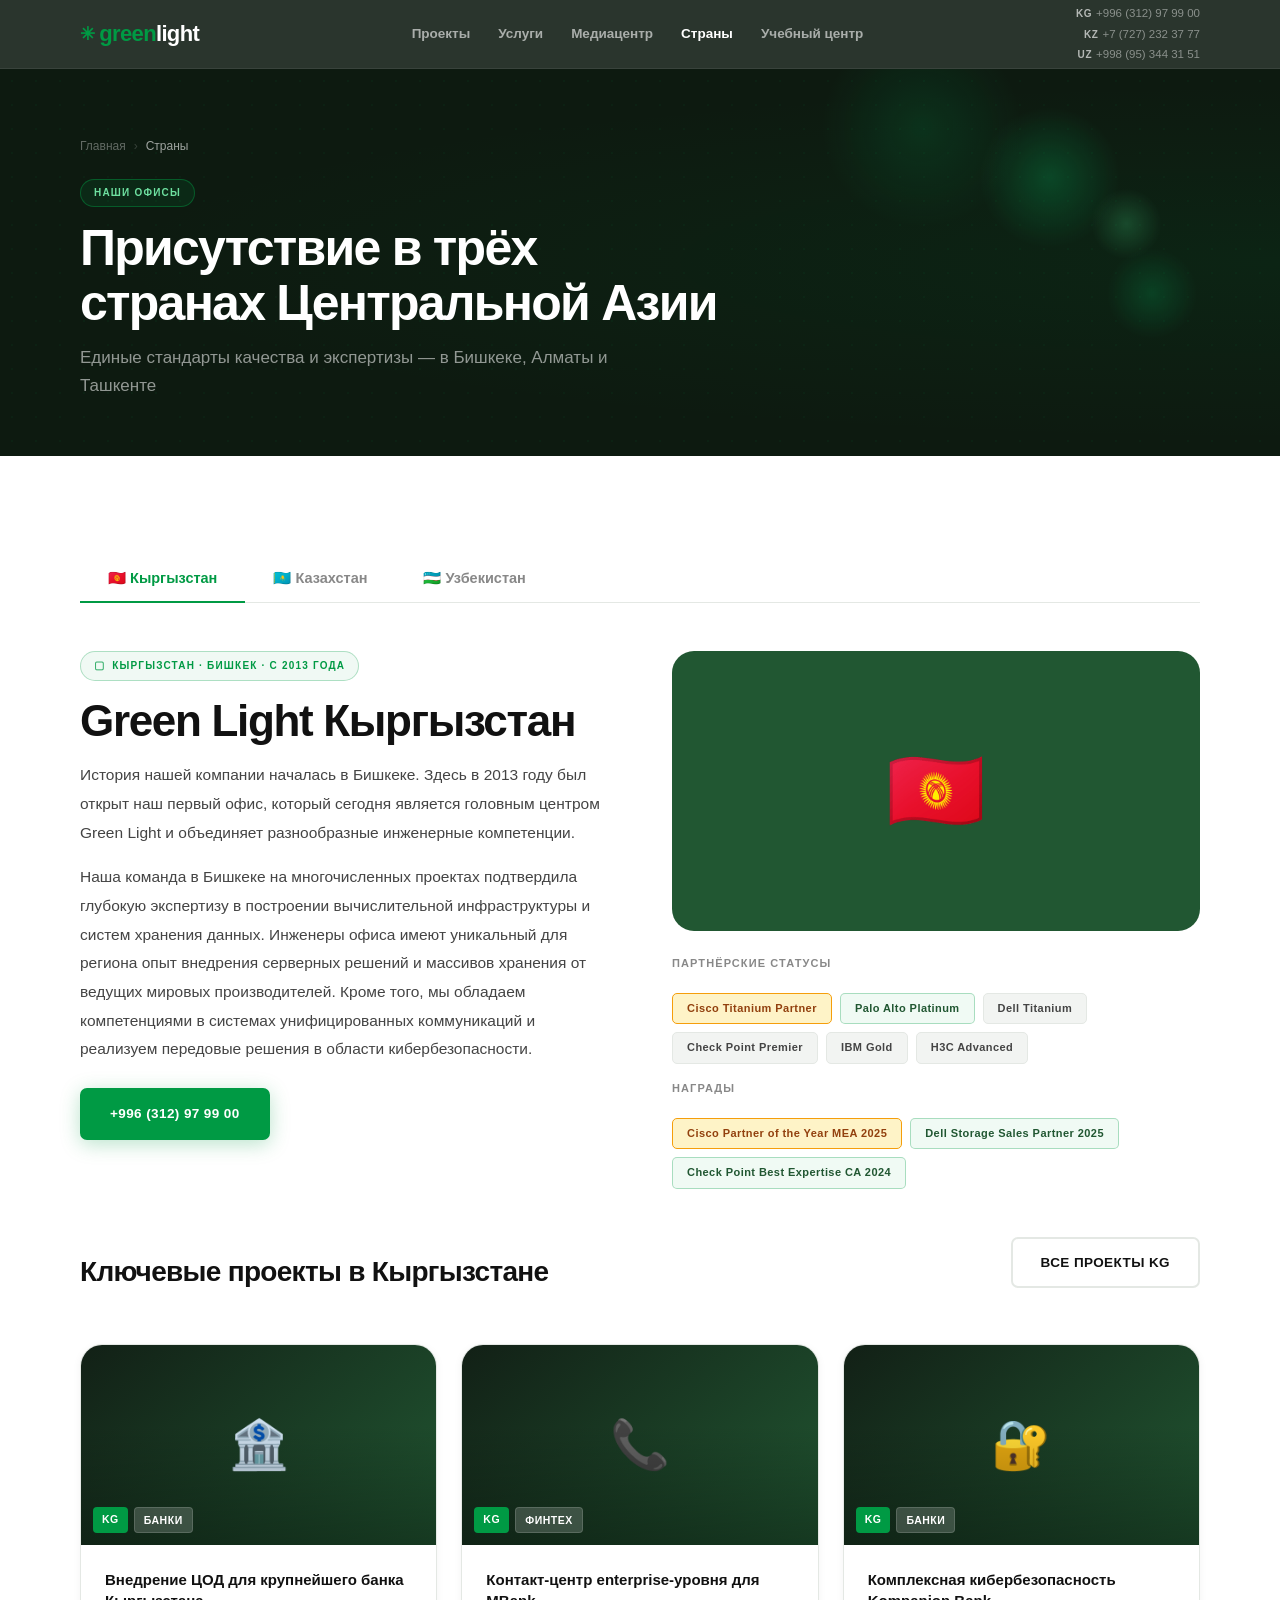
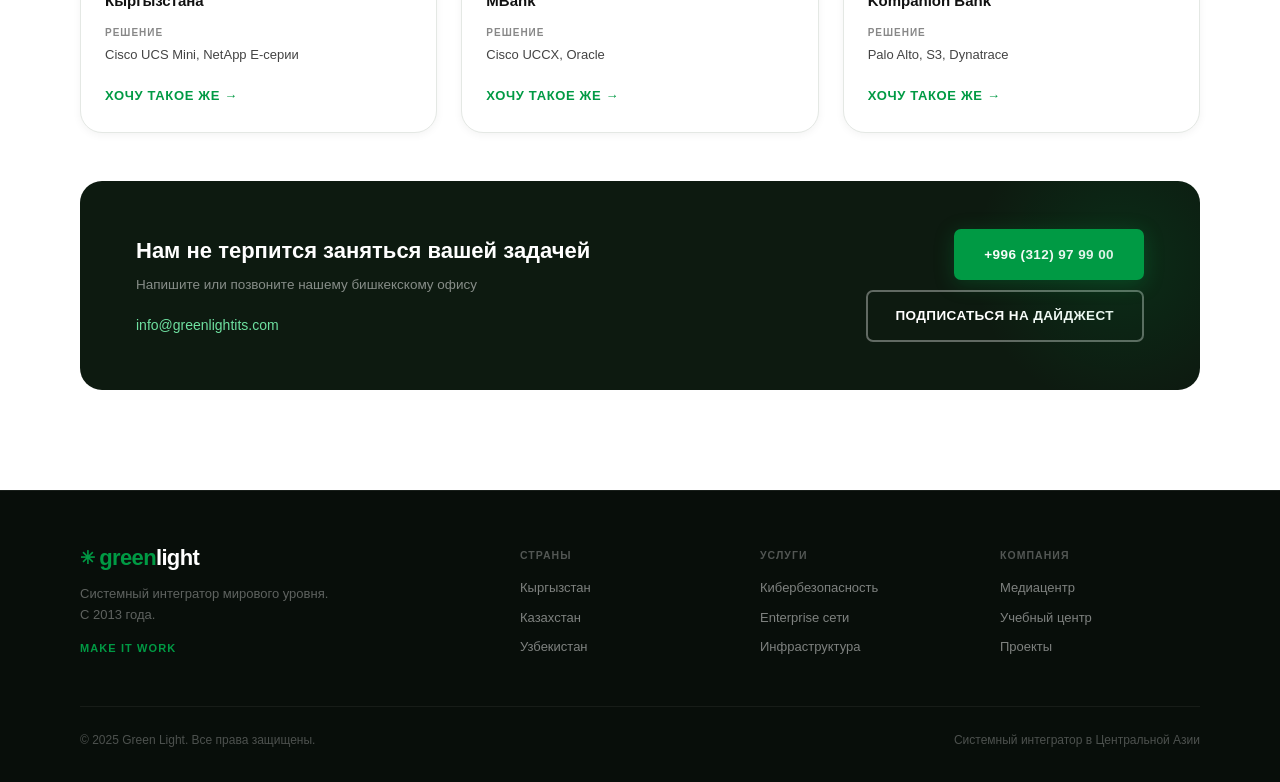
==== commit 160837f7: "Match social media brand style - Add ✳ logo mark to all pages (header + footer) - Eyebrow labels red" ====
--- a/countries.html
+++ b/countries.html
@@ -13,7 +13,7 @@
   <div class="container">
     <div class="header-inner">
       <a href="index.html" class="logo">
-        <span class="logo-green">green</span><span class="logo-white">light</span>
+        <span class="logo-mark">✳</span><span class="logo-green">green</span><span class="logo-white">light</span>
       </a>
       <nav class="nav">
         <a href="projects.html">Проекты</a>
@@ -350,7 +350,7 @@
     <div class="footer-grid">
       <div>
         <a href="index.html" class="logo">
-          <span class="logo-green">green</span><span class="logo-white">light</span>
+          <span class="logo-mark">✳</span><span class="logo-green">green</span><span class="logo-white">light</span>
         </a>
         <p class="footer-desc">Системный интегратор мирового уровня. С 2013 года.</p>
         <div class="footer-tagline">Make IT Work</div>
--- a/style.css
+++ b/style.css
@@ -19,7 +19,7 @@
   --dark-2:     #122016;
 
   --white:      #FFFFFF;
-  --off-white:  #F6F8F6;
+  --off-white:  #EEF7F2;
   --light-gray: #F2F4F2;
 
   --text:       #111111;
@@ -59,8 +59,26 @@
 .sec--white   { background: var(--white); }
 .sec--gray    { background: var(--off-white); }
 .sec--dark    { background: var(--dark);   color: #fff; }
-.sec--green   { background: var(--green);  color: #fff; }
-.sec--dgreen  { background: var(--green-dark); color: #fff; }
+.sec--green {
+  background:
+    radial-gradient(ellipse 80px 80px at 85% 20%, rgba(100,255,165,.28) 0%, transparent 100%),
+    radial-gradient(ellipse 50px 50px at 92% 50%, rgba(0,245,135,.22) 0%, transparent 100%),
+    radial-gradient(ellipse 115px 115px at 75% 8%, rgba(0,225,115,.18) 0%, transparent 100%),
+    radial-gradient(ellipse 38px 38px at 88% 35%, rgba(150,255,200,.25) 0%, transparent 100%),
+    radial-gradient(ellipse 65px 65px at 60% 78%, rgba(0,215,110,.14) 0%, transparent 100%),
+    var(--green);
+  color: #fff;
+}
+.sec--dgreen {
+  background:
+    radial-gradient(ellipse 80px 80px at 85% 20%, rgba(0,220,110,.2) 0%, transparent 100%),
+    radial-gradient(ellipse 50px 50px at 92% 52%, rgba(0,200,100,.16) 0%, transparent 100%),
+    radial-gradient(ellipse 110px 110px at 75% 8%, rgba(0,185,92,.14) 0%, transparent 100%),
+    radial-gradient(ellipse 38px 38px at 88% 36%, rgba(80,255,155,.18) 0%, transparent 100%),
+    radial-gradient(ellipse 60px 60px at 62% 80%, rgba(0,180,90,.12) 0%, transparent 100%),
+    var(--green-dark);
+  color: #fff;
+}
 
 /* ======================================================
    ТИПОГРАФИКА
@@ -68,24 +86,35 @@
 .eyebrow {
   display: inline-flex;
   align-items: center;
-  gap: 10px;
-  font-size: 11px;
+  gap: 7px;
+  padding: 5px 13px;
+  border: 1px solid rgba(0,154,68,.28);
+  border-radius: 100px;
+  background: rgba(0,154,68,.06);
+  font-size: 10px;
   font-weight: 700;
-  letter-spacing: .14em;
+  letter-spacing: .12em;
   text-transform: uppercase;
   color: var(--green);
-  margin-bottom: 14px;
+  margin-bottom: 16px;
 }
 .eyebrow::before {
-  content: '';
-  width: 20px; height: 2px;
-  background: currentColor;
-  border-radius: 2px;
+  content: '▢';
+  font-size: 11px;
   flex-shrink: 0;
+  opacity: .75;
 }
 .sec--dark  .eyebrow,
-.sec--dgreen .eyebrow { color: #6EE0A0; }
-.sec--green .eyebrow  { color: rgba(255,255,255,.75); }
+.sec--dgreen .eyebrow {
+  color: #6EE0A0;
+  border-color: rgba(110,224,160,.28);
+  background: rgba(110,224,160,.07);
+}
+.sec--green .eyebrow {
+  color: rgba(255,255,255,.9);
+  border-color: rgba(255,255,255,.3);
+  background: rgba(255,255,255,.1);
+}
 
 .h1 {
   font-size: clamp(36px, 5vw, 64px);
@@ -232,6 +261,7 @@
   letter-spacing: -.03em;
   line-height: 1;
 }
+.logo-mark  { color: var(--green); font-size: 18px; margin-right: 5px; line-height: 1; flex-shrink: 0; }
 .logo-green { color: var(--green); }
 .logo-white { color: #fff; }
 
@@ -275,13 +305,20 @@
   background-size: 28px 28px;
   pointer-events: none;
 }
-/* Зелёный свет слева */
+/* Bokeh + зелёный свет */
 .hero::after {
   content: '';
   position: absolute;
-  left: -200px; top: -100px;
-  width: 700px; height: 700px;
-  background: radial-gradient(circle, rgba(0,154,68,.13) 0%, transparent 62%);
+  inset: 0;
+  background:
+    radial-gradient(ellipse 85px 85px at 80% 18%, rgba(0,230,120,.28) 0%, transparent 100%),
+    radial-gradient(ellipse 52px 52px at 88% 44%, rgba(0,215,115,.22) 0%, transparent 100%),
+    radial-gradient(ellipse 125px 125px at 70% 10%, rgba(0,195,100,.16) 0%, transparent 100%),
+    radial-gradient(ellipse 42px 42px at 86% 30%, rgba(80,255,155,.24) 0%, transparent 100%),
+    radial-gradient(ellipse 68px 68px at 76% 36%, rgba(0,205,108,.17) 0%, transparent 100%),
+    radial-gradient(ellipse 38px 38px at 83% 62%, rgba(0,225,118,.18) 0%, transparent 100%),
+    radial-gradient(ellipse 100px 100px at 93% 72%, rgba(0,185,95,.13) 0%, transparent 100%),
+    radial-gradient(circle at -17% -14%, rgba(0,154,68,.13) 0%, transparent 62%);
   pointer-events: none;
 }
 .hero .container { position: relative; z-index: 1; }
@@ -760,12 +797,31 @@
 }
 .page-hero::after {
   content: '';
-  position: absolute; right: 0; top: 0; bottom: 0; width: 50%;
-  background: radial-gradient(ellipse at right center, rgba(0,154,68,.1) 0%, transparent 65%);
+  position: absolute; inset: 0;
+  background:
+    radial-gradient(ellipse 70px 70px at 82% 28%, rgba(0,230,120,.2) 0%, transparent 100%),
+    radial-gradient(ellipse 45px 45px at 90% 58%, rgba(0,215,115,.17) 0%, transparent 100%),
+    radial-gradient(ellipse 100px 100px at 72% 15%, rgba(0,195,100,.13) 0%, transparent 100%),
+    radial-gradient(ellipse 35px 35px at 88% 40%, rgba(80,255,155,.18) 0%, transparent 100%),
+    radial-gradient(ellipse at right center, rgba(0,154,68,.08) 0%, transparent 65%);
   pointer-events: none;
 }
 .page-hero .container { position: relative; z-index: 1; }
-.page-hero-eyebrow { font-size: 11px; font-weight: 700; color: var(--green); letter-spacing: .12em; text-transform: uppercase; margin-bottom: 12px; }
+.page-hero-eyebrow {
+  display: inline-flex;
+  align-items: center;
+  gap: 7px;
+  padding: 5px 13px;
+  border: 1px solid rgba(0,154,68,.45);
+  border-radius: 100px;
+  background: rgba(0,154,68,.12);
+  font-size: 10px;
+  font-weight: 700;
+  color: #6EE0A0;
+  letter-spacing: .12em;
+  text-transform: uppercase;
+  margin-bottom: 14px;
+}
 .page-hero-title   { font-size: clamp(28px, 4vw, 50px); font-weight: 800; color: #fff; letter-spacing: -.035em; line-height: 1.09; margin-bottom: 14px; }
 .page-hero-sub     { font-size: 17px; color: rgba(255,255,255,.55); max-width: 560px; line-height: 1.65; }
 
